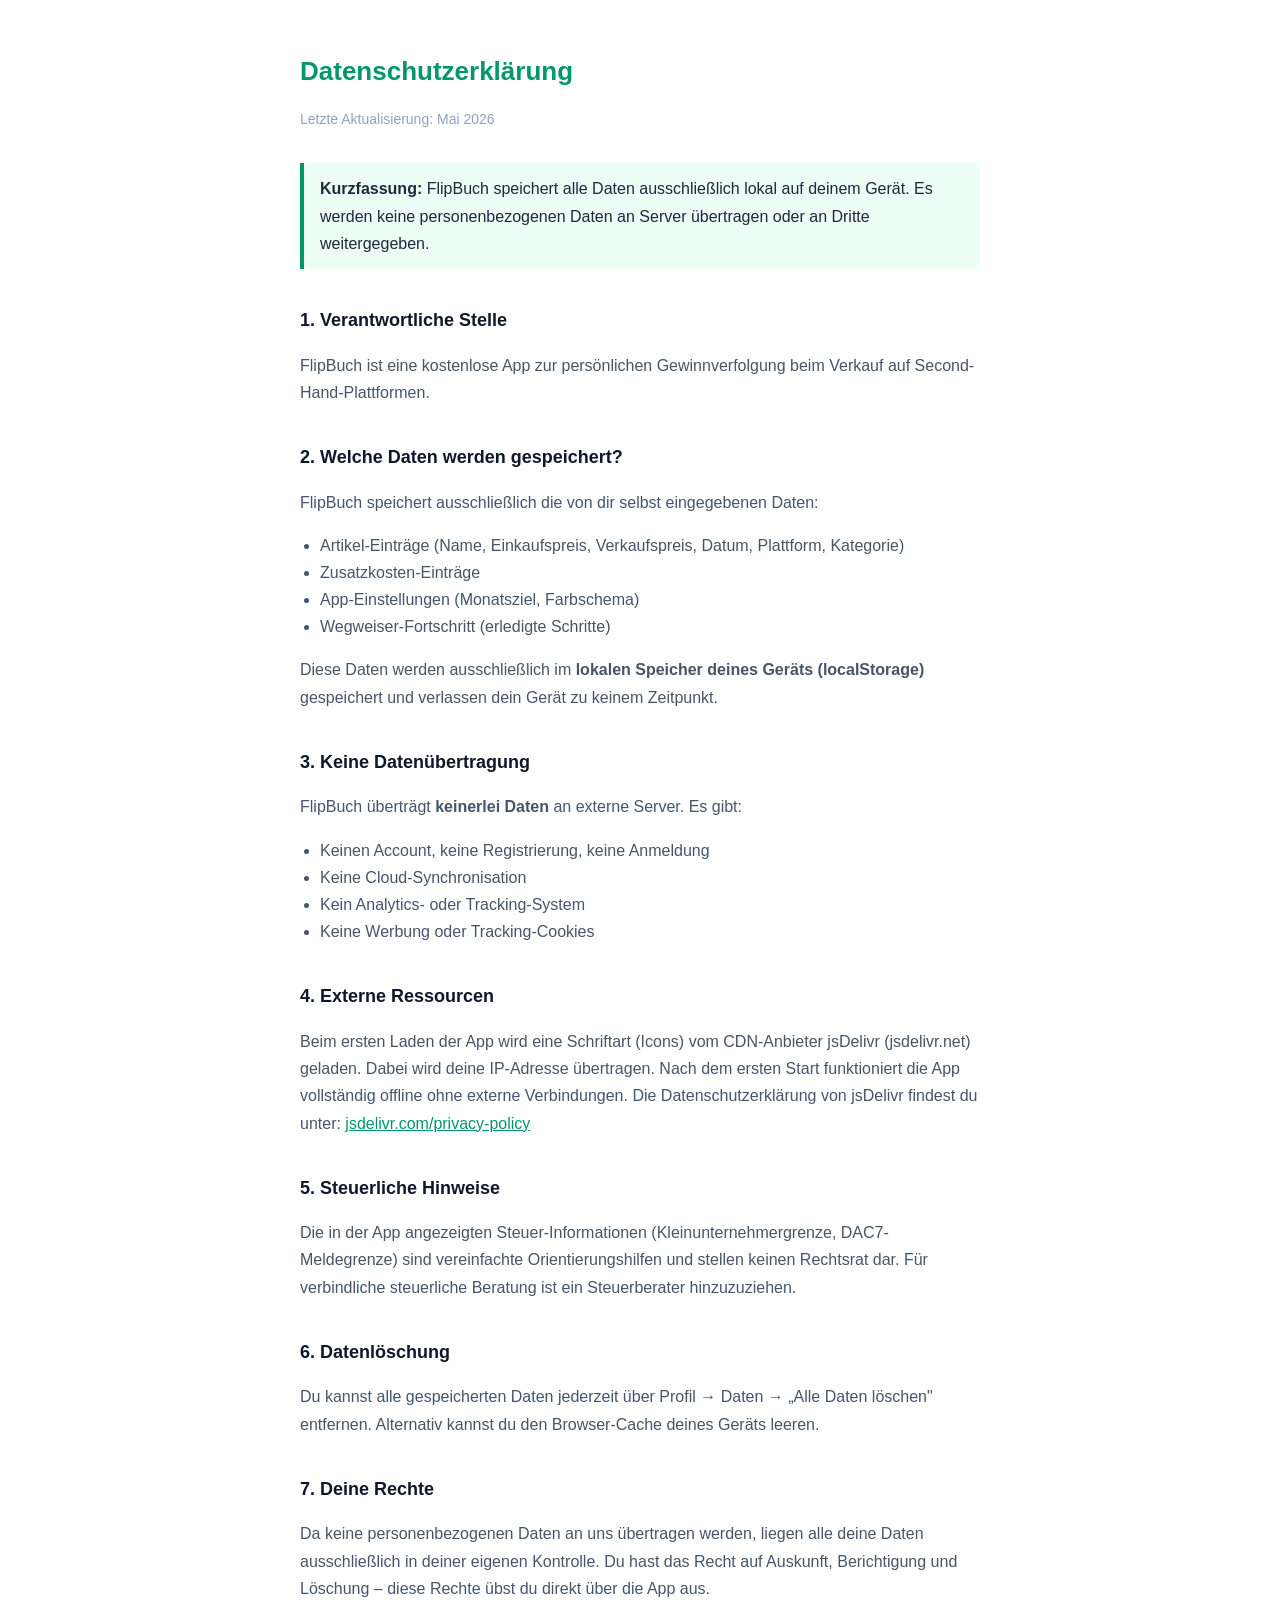
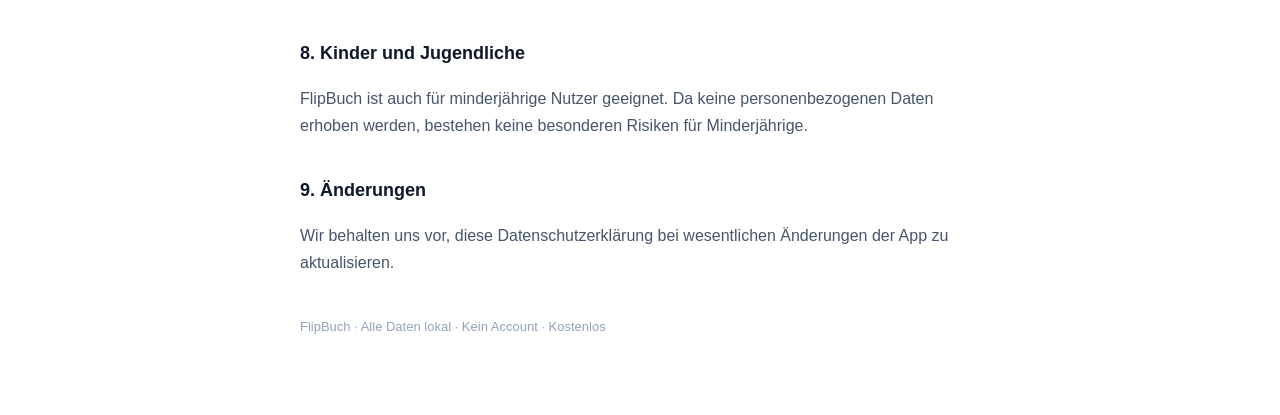
==== privacy.html @ 3c7815e5 "Launch FlipBuch v1.1 — Vinted profit tracker PWA Complete app with PWA support, offline service work" ====
<!DOCTYPE html>
<html lang="de">
<head>
<meta charset="UTF-8">
<meta name="viewport" content="width=device-width, initial-scale=1.0">
<title>Datenschutzerklärung – FlipBuch</title>
<style>
  body{font-family:-apple-system,BlinkMacSystemFont,"Segoe UI",sans-serif;max-width:680px;margin:0 auto;padding:32px 20px 64px;color:#1e293b;line-height:1.7;font-size:16px}
  h1{font-size:26px;font-weight:700;margin-bottom:6px;color:#059669}
  h2{font-size:18px;font-weight:600;margin-top:36px;color:#0f172a}
  p,li{color:#475569}
  a{color:#059669}
  .updated{font-size:14px;color:#94a3b8;margin-bottom:32px}
  ul{padding-left:20px}
  .highlight{background:#ecfdf5;border-left:4px solid #059669;padding:12px 16px;border-radius:0 8px 8px 0;margin:20px 0}
</style>
</head>
<body>
<h1>Datenschutzerklärung</h1>
<p class="updated">Letzte Aktualisierung: Mai 2026</p>

<div class="highlight">
  <strong>Kurzfassung:</strong> FlipBuch speichert alle Daten ausschließlich lokal auf deinem Gerät. Es werden keine personenbezogenen Daten an Server übertragen oder an Dritte weitergegeben.
</div>

<h2>1. Verantwortliche Stelle</h2>
<p>FlipBuch ist eine kostenlose App zur persönlichen Gewinnverfolgung beim Verkauf auf Second-Hand-Plattformen.</p>

<h2>2. Welche Daten werden gespeichert?</h2>
<p>FlipBuch speichert ausschließlich die von dir selbst eingegebenen Daten:</p>
<ul>
  <li>Artikel-Einträge (Name, Einkaufspreis, Verkaufspreis, Datum, Plattform, Kategorie)</li>
  <li>Zusatzkosten-Einträge</li>
  <li>App-Einstellungen (Monatsziel, Farbschema)</li>
  <li>Wegweiser-Fortschritt (erledigte Schritte)</li>
</ul>
<p>Diese Daten werden ausschließlich im <strong>lokalen Speicher deines Geräts (localStorage)</strong> gespeichert und verlassen dein Gerät zu keinem Zeitpunkt.</p>

<h2>3. Keine Datenübertragung</h2>
<p>FlipBuch überträgt <strong>keinerlei Daten</strong> an externe Server. Es gibt:</p>
<ul>
  <li>Keinen Account, keine Registrierung, keine Anmeldung</li>
  <li>Keine Cloud-Synchronisation</li>
  <li>Kein Analytics- oder Tracking-System</li>
  <li>Keine Werbung oder Tracking-Cookies</li>
</ul>

<h2>4. Externe Ressourcen</h2>
<p>Beim ersten Laden der App wird eine Schriftart (Icons) vom CDN-Anbieter jsDelivr (jsdelivr.net) geladen. Dabei wird deine IP-Adresse übertragen. Nach dem ersten Start funktioniert die App vollständig offline ohne externe Verbindungen. Die Datenschutzerklärung von jsDelivr findest du unter: <a href="https://www.jsdelivr.com/privacy-policy-jsdelivr-net" target="_blank">jsdelivr.com/privacy-policy</a></p>

<h2>5. Steuerliche Hinweise</h2>
<p>Die in der App angezeigten Steuer-Informationen (Kleinunternehmergrenze, DAC7-Meldegrenze) sind vereinfachte Orientierungshilfen und stellen keinen Rechtsrat dar. Für verbindliche steuerliche Beratung ist ein Steuerberater hinzuzuziehen.</p>

<h2>6. Datenlöschung</h2>
<p>Du kannst alle gespeicherten Daten jederzeit über Profil → Daten → „Alle Daten löschen" entfernen. Alternativ kannst du den Browser-Cache deines Geräts leeren.</p>

<h2>7. Deine Rechte</h2>
<p>Da keine personenbezogenen Daten an uns übertragen werden, liegen alle deine Daten ausschließlich in deiner eigenen Kontrolle. Du hast das Recht auf Auskunft, Berichtigung und Löschung – diese Rechte übst du direkt über die App aus.</p>

<h2>8. Kinder und Jugendliche</h2>
<p>FlipBuch ist auch für minderjährige Nutzer geeignet. Da keine personenbezogenen Daten erhoben werden, bestehen keine besonderen Risiken für Minderjährige.</p>

<h2>9. Änderungen</h2>
<p>Wir behalten uns vor, diese Datenschutzerklärung bei wesentlichen Änderungen der App zu aktualisieren.</p>

<p style="margin-top:40px;font-size:13px;color:#94a3b8">FlipBuch · Alle Daten lokal · Kein Account · Kostenlos</p>
</body>
</html>
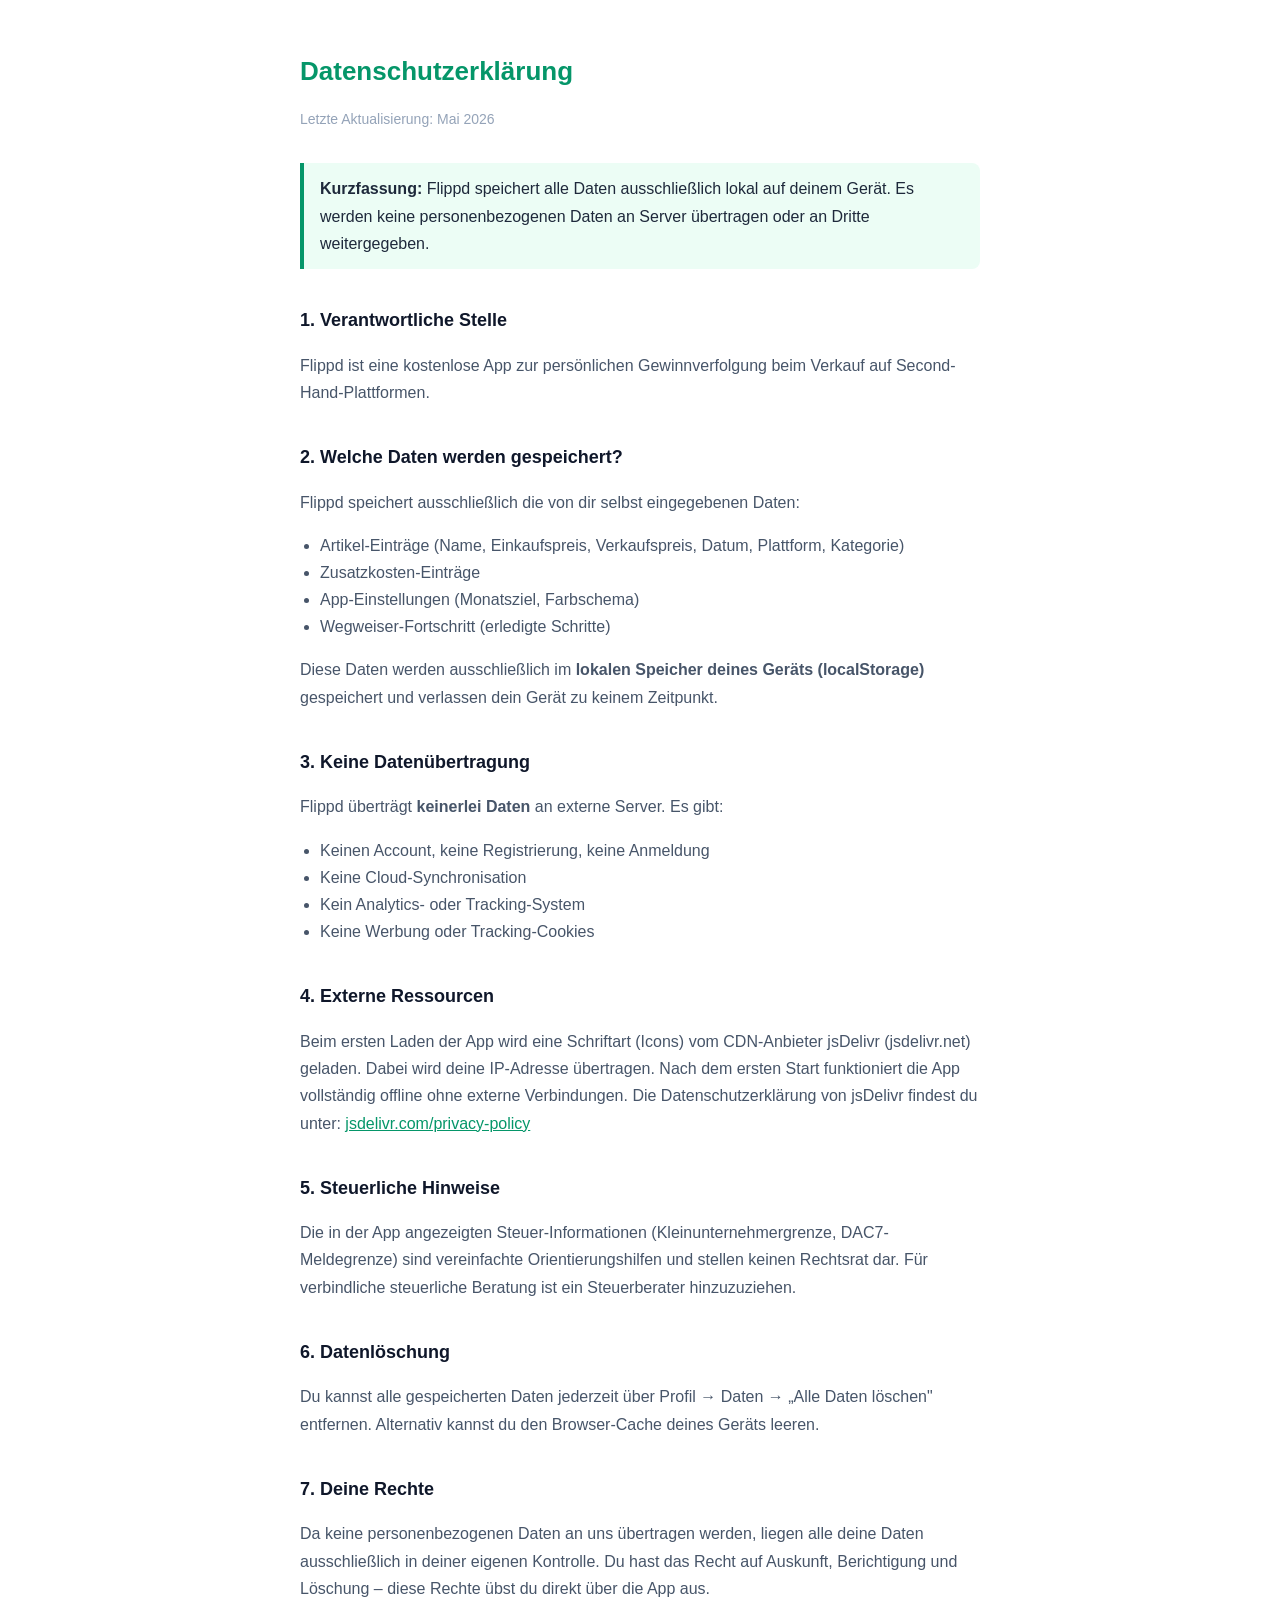
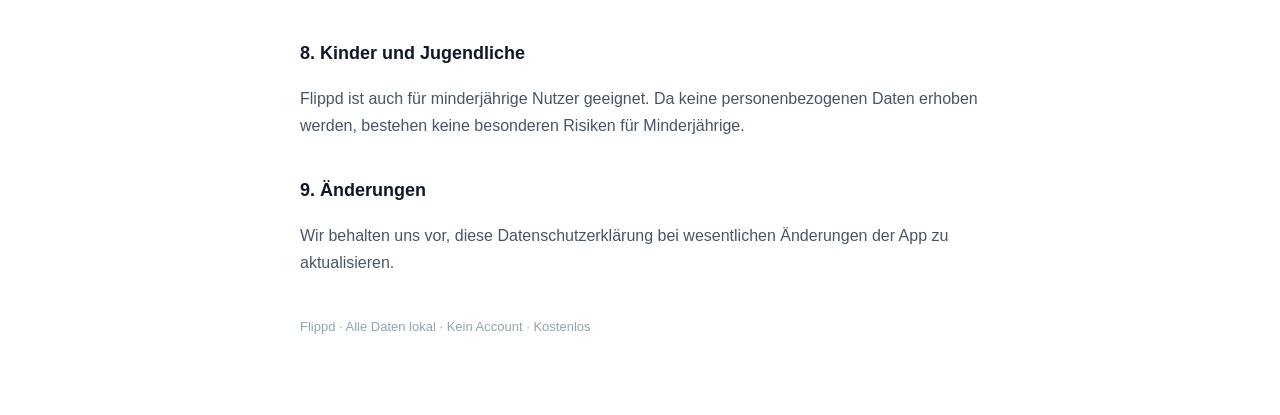
==== commit a5b090ab: "Rename app from FlipBuch to Flippd Update all references across HTML, manifest, service worker and p" ====
--- a/privacy.html
+++ b/privacy.html
@@ -3,7 +3,7 @@
 <head>
 <meta charset="UTF-8">
 <meta name="viewport" content="width=device-width, initial-scale=1.0">
-<title>Datenschutzerklärung – FlipBuch</title>
+<title>Datenschutzerklärung – Flippd</title>
 <style>
   body{font-family:-apple-system,BlinkMacSystemFont,"Segoe UI",sans-serif;max-width:680px;margin:0 auto;padding:32px 20px 64px;color:#1e293b;line-height:1.7;font-size:16px}
   h1{font-size:26px;font-weight:700;margin-bottom:6px;color:#059669}
@@ -20,14 +20,14 @@
 <p class="updated">Letzte Aktualisierung: Mai 2026</p>
 
 <div class="highlight">
-  <strong>Kurzfassung:</strong> FlipBuch speichert alle Daten ausschließlich lokal auf deinem Gerät. Es werden keine personenbezogenen Daten an Server übertragen oder an Dritte weitergegeben.
+  <strong>Kurzfassung:</strong> Flippd speichert alle Daten ausschließlich lokal auf deinem Gerät. Es werden keine personenbezogenen Daten an Server übertragen oder an Dritte weitergegeben.
 </div>
 
 <h2>1. Verantwortliche Stelle</h2>
-<p>FlipBuch ist eine kostenlose App zur persönlichen Gewinnverfolgung beim Verkauf auf Second-Hand-Plattformen.</p>
+<p>Flippd ist eine kostenlose App zur persönlichen Gewinnverfolgung beim Verkauf auf Second-Hand-Plattformen.</p>
 
 <h2>2. Welche Daten werden gespeichert?</h2>
-<p>FlipBuch speichert ausschließlich die von dir selbst eingegebenen Daten:</p>
+<p>Flippd speichert ausschließlich die von dir selbst eingegebenen Daten:</p>
 <ul>
   <li>Artikel-Einträge (Name, Einkaufspreis, Verkaufspreis, Datum, Plattform, Kategorie)</li>
   <li>Zusatzkosten-Einträge</li>
@@ -37,7 +37,7 @@
 <p>Diese Daten werden ausschließlich im <strong>lokalen Speicher deines Geräts (localStorage)</strong> gespeichert und verlassen dein Gerät zu keinem Zeitpunkt.</p>
 
 <h2>3. Keine Datenübertragung</h2>
-<p>FlipBuch überträgt <strong>keinerlei Daten</strong> an externe Server. Es gibt:</p>
+<p>Flippd überträgt <strong>keinerlei Daten</strong> an externe Server. Es gibt:</p>
 <ul>
   <li>Keinen Account, keine Registrierung, keine Anmeldung</li>
   <li>Keine Cloud-Synchronisation</li>
@@ -58,11 +58,11 @@
 <p>Da keine personenbezogenen Daten an uns übertragen werden, liegen alle deine Daten ausschließlich in deiner eigenen Kontrolle. Du hast das Recht auf Auskunft, Berichtigung und Löschung – diese Rechte übst du direkt über die App aus.</p>
 
 <h2>8. Kinder und Jugendliche</h2>
-<p>FlipBuch ist auch für minderjährige Nutzer geeignet. Da keine personenbezogenen Daten erhoben werden, bestehen keine besonderen Risiken für Minderjährige.</p>
+<p>Flippd ist auch für minderjährige Nutzer geeignet. Da keine personenbezogenen Daten erhoben werden, bestehen keine besonderen Risiken für Minderjährige.</p>
 
 <h2>9. Änderungen</h2>
 <p>Wir behalten uns vor, diese Datenschutzerklärung bei wesentlichen Änderungen der App zu aktualisieren.</p>
 
-<p style="margin-top:40px;font-size:13px;color:#94a3b8">FlipBuch · Alle Daten lokal · Kein Account · Kostenlos</p>
+<p style="margin-top:40px;font-size:13px;color:#94a3b8">Flippd · Alle Daten lokal · Kein Account · Kostenlos</p>
 </body>
 </html>
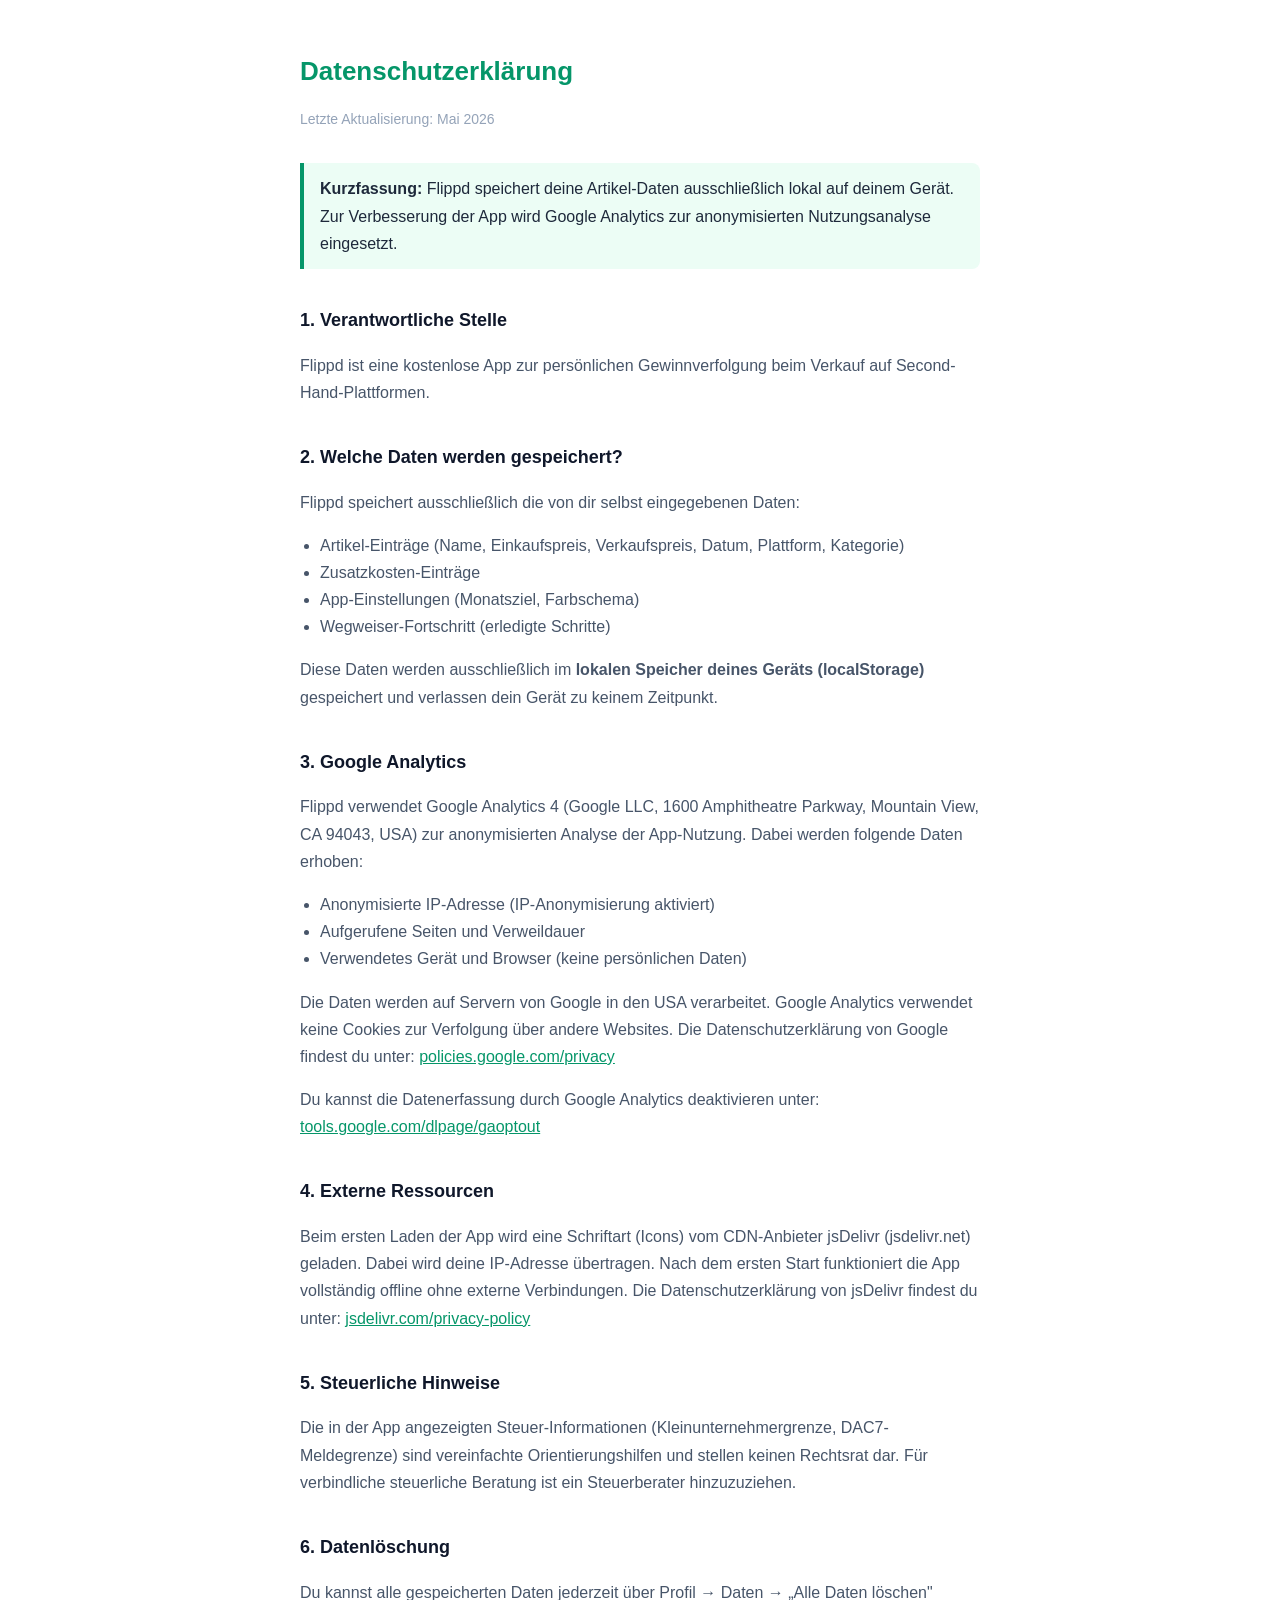
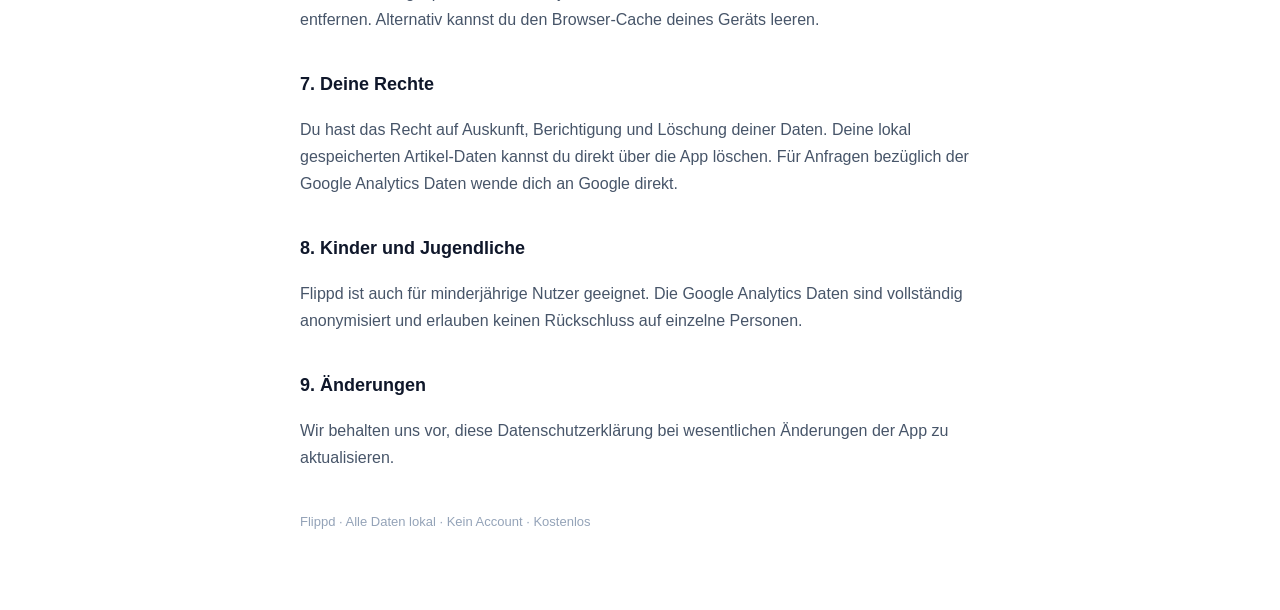
==== commit 8b8f047e: "Add Google Analytics (G-CS89Y6C06F), update privacy policy" ====
--- a/privacy.html
+++ b/privacy.html
@@ -20,7 +20,7 @@
 <p class="updated">Letzte Aktualisierung: Mai 2026</p>
 
 <div class="highlight">
-  <strong>Kurzfassung:</strong> Flippd speichert alle Daten ausschließlich lokal auf deinem Gerät. Es werden keine personenbezogenen Daten an Server übertragen oder an Dritte weitergegeben.
+  <strong>Kurzfassung:</strong> Flippd speichert deine Artikel-Daten ausschließlich lokal auf deinem Gerät. Zur Verbesserung der App wird Google Analytics zur anonymisierten Nutzungsanalyse eingesetzt.
 </div>
 
 <h2>1. Verantwortliche Stelle</h2>
@@ -36,14 +36,15 @@
 </ul>
 <p>Diese Daten werden ausschließlich im <strong>lokalen Speicher deines Geräts (localStorage)</strong> gespeichert und verlassen dein Gerät zu keinem Zeitpunkt.</p>
 
-<h2>3. Keine Datenübertragung</h2>
-<p>Flippd überträgt <strong>keinerlei Daten</strong> an externe Server. Es gibt:</p>
+<h2>3. Google Analytics</h2>
+<p>Flippd verwendet Google Analytics 4 (Google LLC, 1600 Amphitheatre Parkway, Mountain View, CA 94043, USA) zur anonymisierten Analyse der App-Nutzung. Dabei werden folgende Daten erhoben:</p>
 <ul>
-  <li>Keinen Account, keine Registrierung, keine Anmeldung</li>
-  <li>Keine Cloud-Synchronisation</li>
-  <li>Kein Analytics- oder Tracking-System</li>
-  <li>Keine Werbung oder Tracking-Cookies</li>
+  <li>Anonymisierte IP-Adresse (IP-Anonymisierung aktiviert)</li>
+  <li>Aufgerufene Seiten und Verweildauer</li>
+  <li>Verwendetes Gerät und Browser (keine persönlichen Daten)</li>
 </ul>
+<p>Die Daten werden auf Servern von Google in den USA verarbeitet. Google Analytics verwendet keine Cookies zur Verfolgung über andere Websites. Die Datenschutzerklärung von Google findest du unter: <a href="https://policies.google.com/privacy" target="_blank">policies.google.com/privacy</a></p>
+<p>Du kannst die Datenerfassung durch Google Analytics deaktivieren unter: <a href="https://tools.google.com/dlpage/gaoptout" target="_blank">tools.google.com/dlpage/gaoptout</a></p>
 
 <h2>4. Externe Ressourcen</h2>
 <p>Beim ersten Laden der App wird eine Schriftart (Icons) vom CDN-Anbieter jsDelivr (jsdelivr.net) geladen. Dabei wird deine IP-Adresse übertragen. Nach dem ersten Start funktioniert die App vollständig offline ohne externe Verbindungen. Die Datenschutzerklärung von jsDelivr findest du unter: <a href="https://www.jsdelivr.com/privacy-policy-jsdelivr-net" target="_blank">jsdelivr.com/privacy-policy</a></p>
@@ -55,10 +56,10 @@
 <p>Du kannst alle gespeicherten Daten jederzeit über Profil → Daten → „Alle Daten löschen" entfernen. Alternativ kannst du den Browser-Cache deines Geräts leeren.</p>
 
 <h2>7. Deine Rechte</h2>
-<p>Da keine personenbezogenen Daten an uns übertragen werden, liegen alle deine Daten ausschließlich in deiner eigenen Kontrolle. Du hast das Recht auf Auskunft, Berichtigung und Löschung – diese Rechte übst du direkt über die App aus.</p>
+<p>Du hast das Recht auf Auskunft, Berichtigung und Löschung deiner Daten. Deine lokal gespeicherten Artikel-Daten kannst du direkt über die App löschen. Für Anfragen bezüglich der Google Analytics Daten wende dich an Google direkt.</p>
 
 <h2>8. Kinder und Jugendliche</h2>
-<p>Flippd ist auch für minderjährige Nutzer geeignet. Da keine personenbezogenen Daten erhoben werden, bestehen keine besonderen Risiken für Minderjährige.</p>
+<p>Flippd ist auch für minderjährige Nutzer geeignet. Die Google Analytics Daten sind vollständig anonymisiert und erlauben keinen Rückschluss auf einzelne Personen.</p>
 
 <h2>9. Änderungen</h2>
 <p>Wir behalten uns vor, diese Datenschutzerklärung bei wesentlichen Änderungen der App zu aktualisieren.</p>
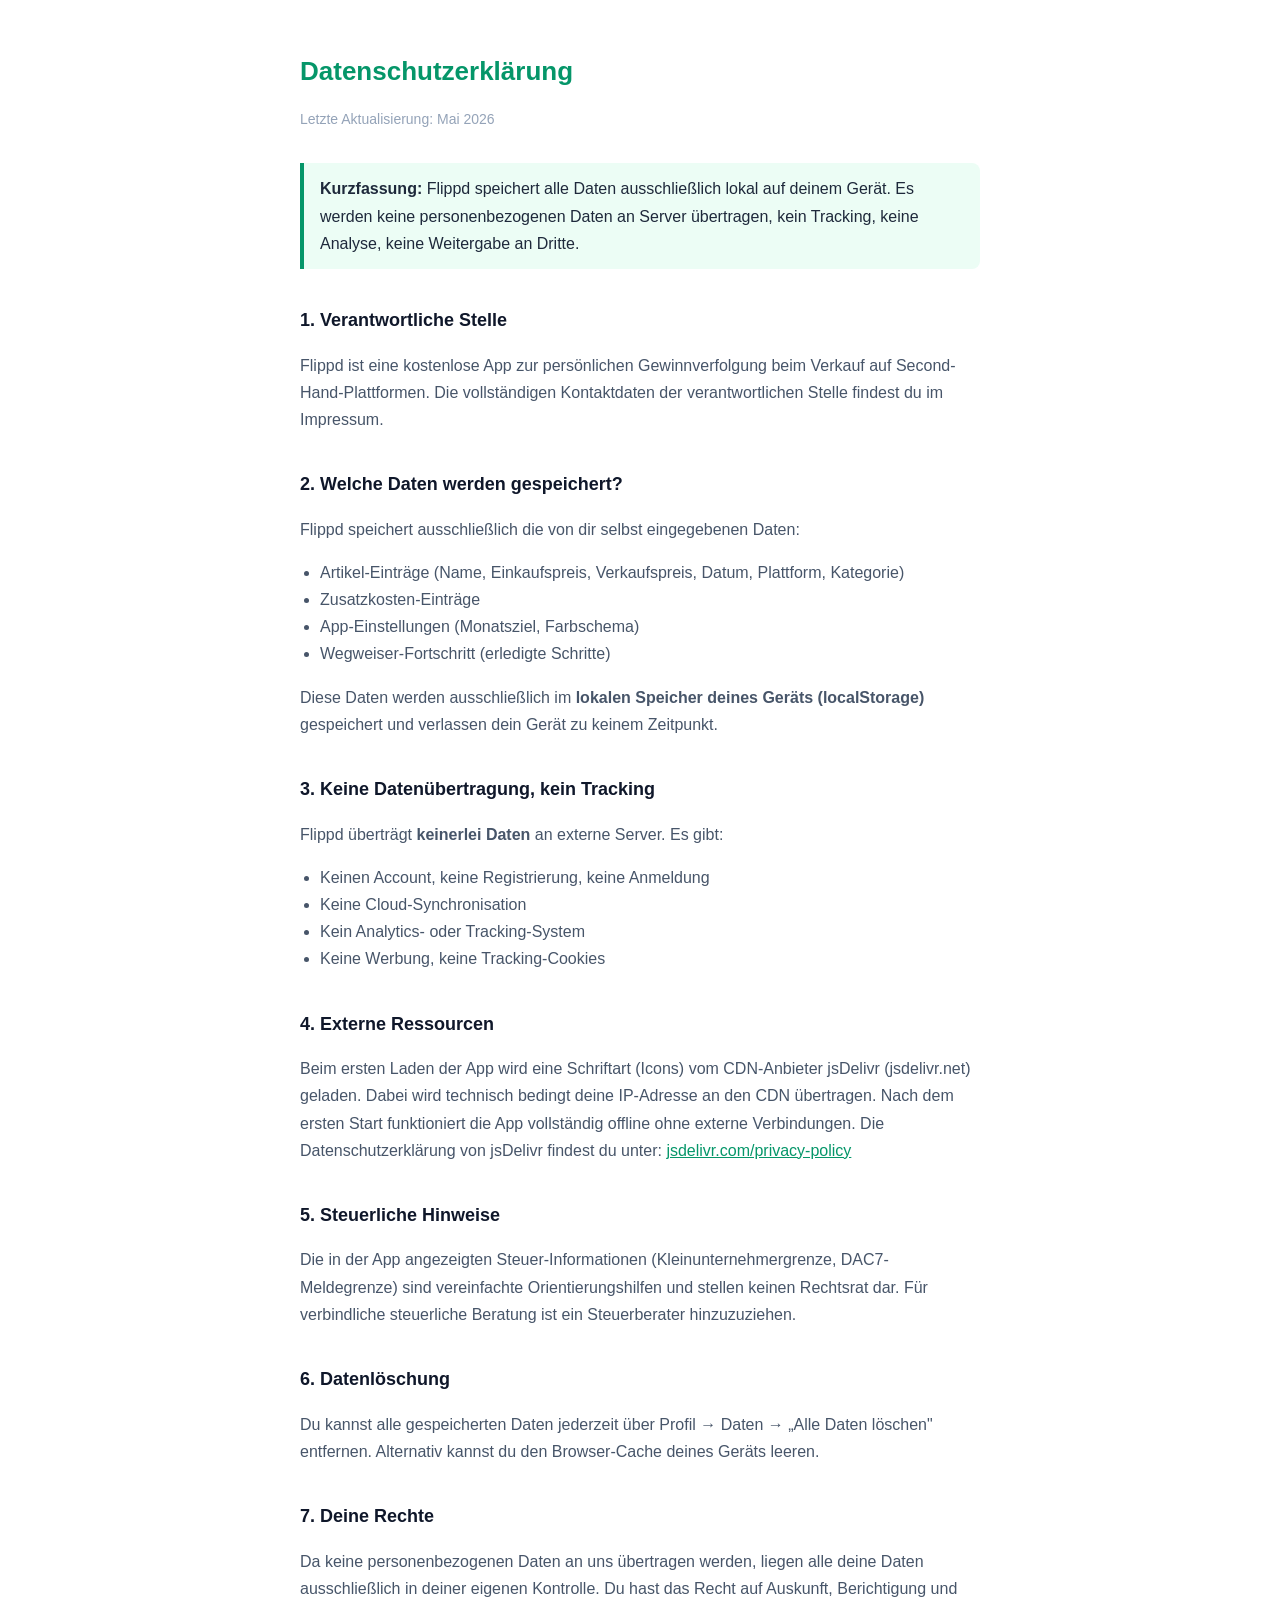
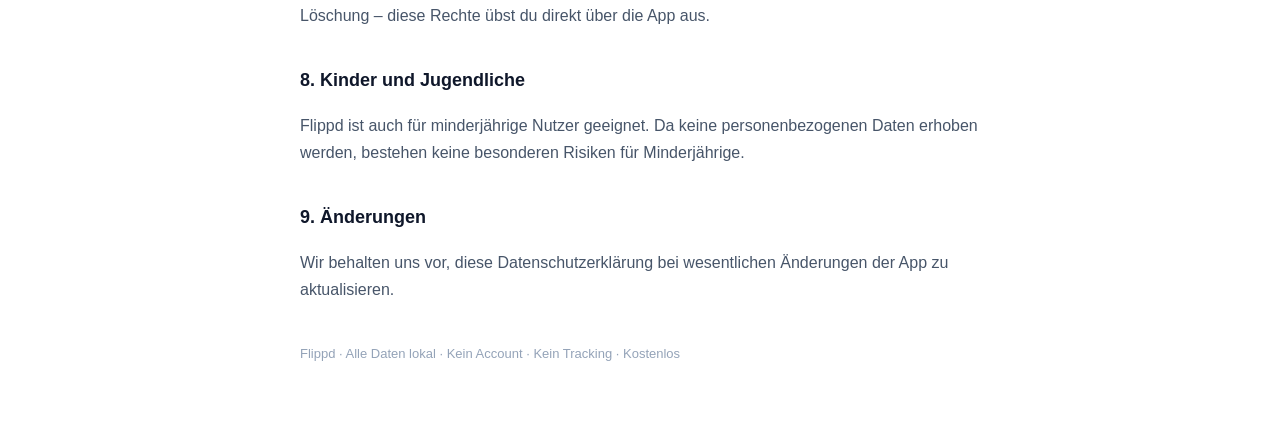
==== commit efee65d5: "Remove Google Analytics: no consent banner needed, privacy-first, stricter CSP" ====
--- a/privacy.html
+++ b/privacy.html
@@ -20,11 +20,11 @@
 <p class="updated">Letzte Aktualisierung: Mai 2026</p>
 
 <div class="highlight">
-  <strong>Kurzfassung:</strong> Flippd speichert deine Artikel-Daten ausschließlich lokal auf deinem Gerät. Zur Verbesserung der App wird Google Analytics zur anonymisierten Nutzungsanalyse eingesetzt.
+  <strong>Kurzfassung:</strong> Flippd speichert alle Daten ausschließlich lokal auf deinem Gerät. Es werden keine personenbezogenen Daten an Server übertragen, kein Tracking, keine Analyse, keine Weitergabe an Dritte.
 </div>
 
 <h2>1. Verantwortliche Stelle</h2>
-<p>Flippd ist eine kostenlose App zur persönlichen Gewinnverfolgung beim Verkauf auf Second-Hand-Plattformen.</p>
+<p>Flippd ist eine kostenlose App zur persönlichen Gewinnverfolgung beim Verkauf auf Second-Hand-Plattformen. Die vollständigen Kontaktdaten der verantwortlichen Stelle findest du im Impressum.</p>
 
 <h2>2. Welche Daten werden gespeichert?</h2>
 <p>Flippd speichert ausschließlich die von dir selbst eingegebenen Daten:</p>
@@ -36,18 +36,17 @@
 </ul>
 <p>Diese Daten werden ausschließlich im <strong>lokalen Speicher deines Geräts (localStorage)</strong> gespeichert und verlassen dein Gerät zu keinem Zeitpunkt.</p>
 
-<h2>3. Google Analytics</h2>
-<p>Flippd verwendet Google Analytics 4 (Google LLC, 1600 Amphitheatre Parkway, Mountain View, CA 94043, USA) zur anonymisierten Analyse der App-Nutzung. Dabei werden folgende Daten erhoben:</p>
+<h2>3. Keine Datenübertragung, kein Tracking</h2>
+<p>Flippd überträgt <strong>keinerlei Daten</strong> an externe Server. Es gibt:</p>
 <ul>
-  <li>Anonymisierte IP-Adresse (IP-Anonymisierung aktiviert)</li>
-  <li>Aufgerufene Seiten und Verweildauer</li>
-  <li>Verwendetes Gerät und Browser (keine persönlichen Daten)</li>
+  <li>Keinen Account, keine Registrierung, keine Anmeldung</li>
+  <li>Keine Cloud-Synchronisation</li>
+  <li>Kein Analytics- oder Tracking-System</li>
+  <li>Keine Werbung, keine Tracking-Cookies</li>
 </ul>
-<p>Die Daten werden auf Servern von Google in den USA verarbeitet. Google Analytics verwendet keine Cookies zur Verfolgung über andere Websites. Die Datenschutzerklärung von Google findest du unter: <a href="https://policies.google.com/privacy" target="_blank">policies.google.com/privacy</a></p>
-<p>Du kannst die Datenerfassung durch Google Analytics deaktivieren unter: <a href="https://tools.google.com/dlpage/gaoptout" target="_blank">tools.google.com/dlpage/gaoptout</a></p>
 
 <h2>4. Externe Ressourcen</h2>
-<p>Beim ersten Laden der App wird eine Schriftart (Icons) vom CDN-Anbieter jsDelivr (jsdelivr.net) geladen. Dabei wird deine IP-Adresse übertragen. Nach dem ersten Start funktioniert die App vollständig offline ohne externe Verbindungen. Die Datenschutzerklärung von jsDelivr findest du unter: <a href="https://www.jsdelivr.com/privacy-policy-jsdelivr-net" target="_blank">jsdelivr.com/privacy-policy</a></p>
+<p>Beim ersten Laden der App wird eine Schriftart (Icons) vom CDN-Anbieter jsDelivr (jsdelivr.net) geladen. Dabei wird technisch bedingt deine IP-Adresse an den CDN übertragen. Nach dem ersten Start funktioniert die App vollständig offline ohne externe Verbindungen. Die Datenschutzerklärung von jsDelivr findest du unter: <a href="https://www.jsdelivr.com/privacy-policy-jsdelivr-net" target="_blank" rel="noopener">jsdelivr.com/privacy-policy</a></p>
 
 <h2>5. Steuerliche Hinweise</h2>
 <p>Die in der App angezeigten Steuer-Informationen (Kleinunternehmergrenze, DAC7-Meldegrenze) sind vereinfachte Orientierungshilfen und stellen keinen Rechtsrat dar. Für verbindliche steuerliche Beratung ist ein Steuerberater hinzuzuziehen.</p>
@@ -56,14 +55,14 @@
 <p>Du kannst alle gespeicherten Daten jederzeit über Profil → Daten → „Alle Daten löschen" entfernen. Alternativ kannst du den Browser-Cache deines Geräts leeren.</p>
 
 <h2>7. Deine Rechte</h2>
-<p>Du hast das Recht auf Auskunft, Berichtigung und Löschung deiner Daten. Deine lokal gespeicherten Artikel-Daten kannst du direkt über die App löschen. Für Anfragen bezüglich der Google Analytics Daten wende dich an Google direkt.</p>
+<p>Da keine personenbezogenen Daten an uns übertragen werden, liegen alle deine Daten ausschließlich in deiner eigenen Kontrolle. Du hast das Recht auf Auskunft, Berichtigung und Löschung – diese Rechte übst du direkt über die App aus.</p>
 
 <h2>8. Kinder und Jugendliche</h2>
-<p>Flippd ist auch für minderjährige Nutzer geeignet. Die Google Analytics Daten sind vollständig anonymisiert und erlauben keinen Rückschluss auf einzelne Personen.</p>
+<p>Flippd ist auch für minderjährige Nutzer geeignet. Da keine personenbezogenen Daten erhoben werden, bestehen keine besonderen Risiken für Minderjährige.</p>
 
 <h2>9. Änderungen</h2>
 <p>Wir behalten uns vor, diese Datenschutzerklärung bei wesentlichen Änderungen der App zu aktualisieren.</p>
 
-<p style="margin-top:40px;font-size:13px;color:#94a3b8">Flippd · Alle Daten lokal · Kein Account · Kostenlos</p>
+<p style="margin-top:40px;font-size:13px;color:#94a3b8">Flippd · Alle Daten lokal · Kein Account · Kein Tracking · Kostenlos</p>
 </body>
 </html>
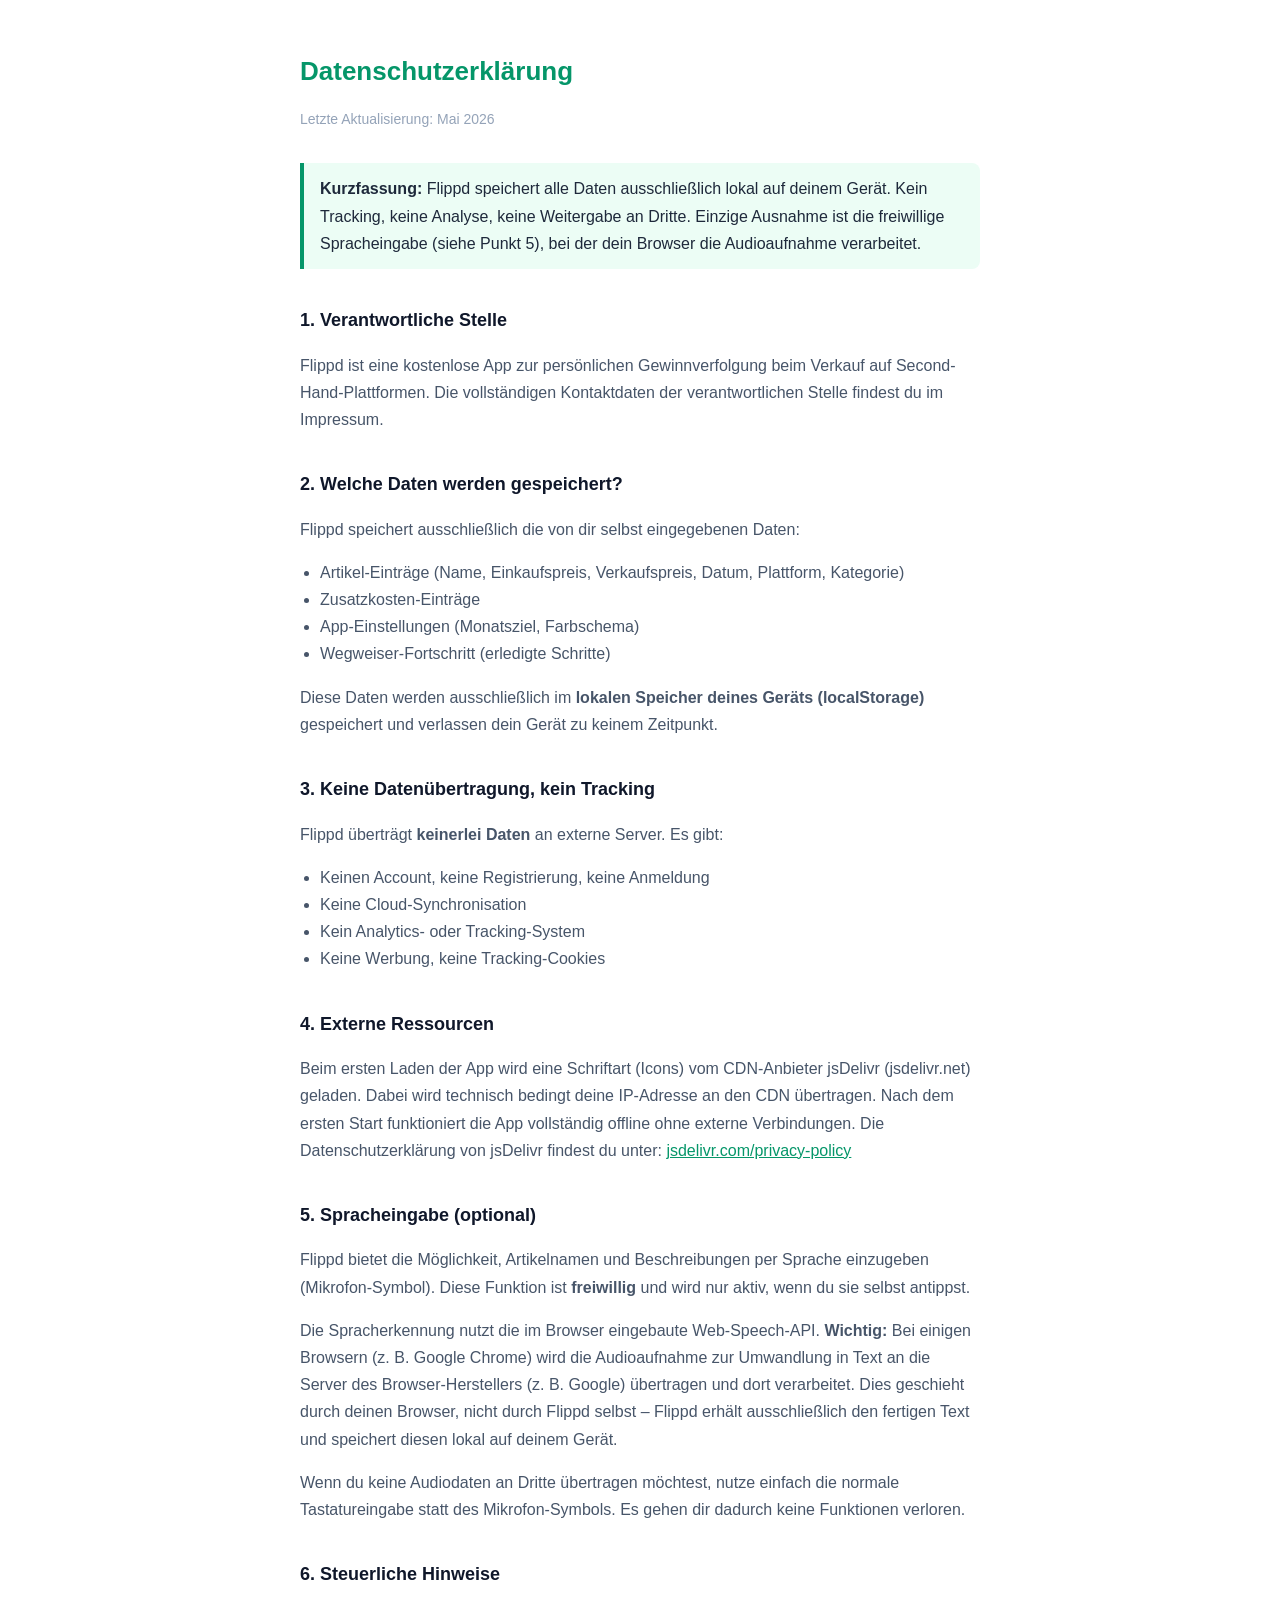
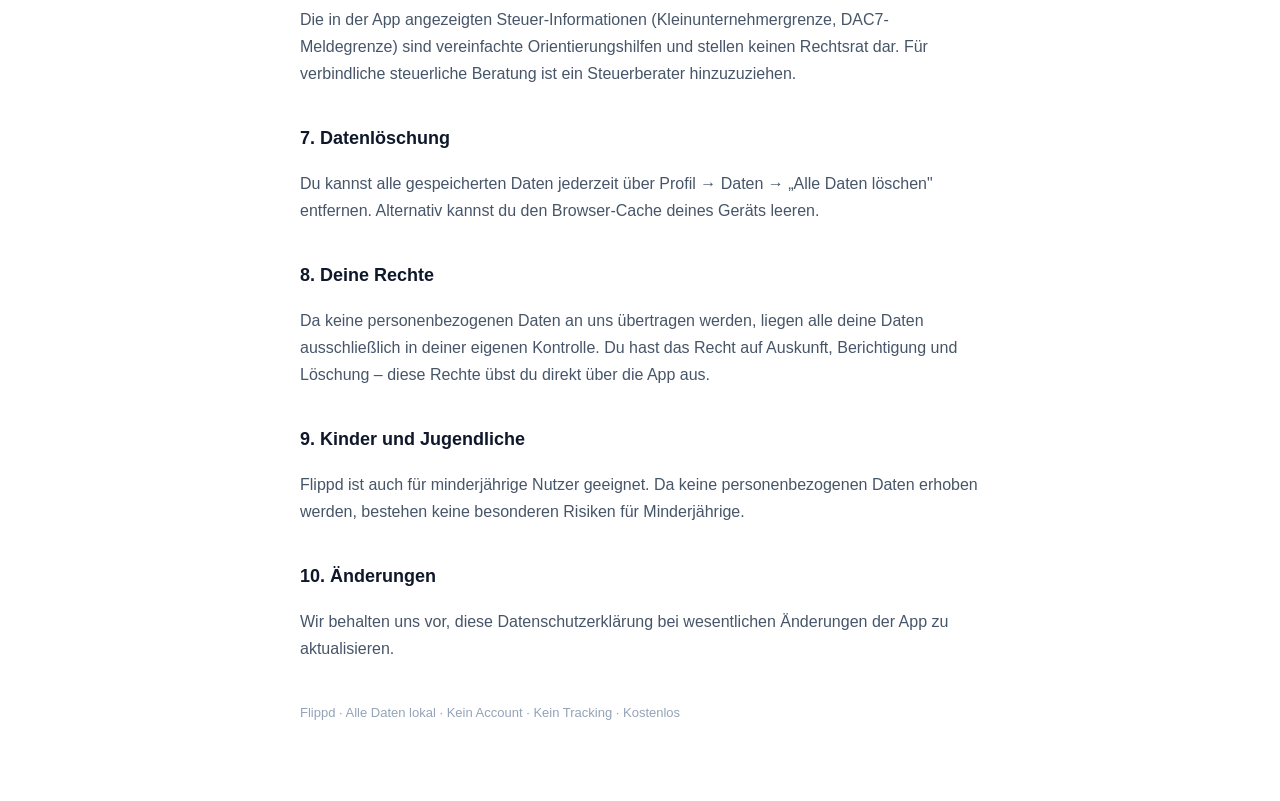
==== commit e4a05594: "Privacy policy: disclose optional voice input (Web Speech API) data processing" ====
--- a/privacy.html
+++ b/privacy.html
@@ -20,7 +20,7 @@
 <p class="updated">Letzte Aktualisierung: Mai 2026</p>
 
 <div class="highlight">
-  <strong>Kurzfassung:</strong> Flippd speichert alle Daten ausschließlich lokal auf deinem Gerät. Es werden keine personenbezogenen Daten an Server übertragen, kein Tracking, keine Analyse, keine Weitergabe an Dritte.
+  <strong>Kurzfassung:</strong> Flippd speichert alle Daten ausschließlich lokal auf deinem Gerät. Kein Tracking, keine Analyse, keine Weitergabe an Dritte. Einzige Ausnahme ist die freiwillige Spracheingabe (siehe Punkt 5), bei der dein Browser die Audioaufnahme verarbeitet.
 </div>
 
 <h2>1. Verantwortliche Stelle</h2>
@@ -48,19 +48,24 @@
 <h2>4. Externe Ressourcen</h2>
 <p>Beim ersten Laden der App wird eine Schriftart (Icons) vom CDN-Anbieter jsDelivr (jsdelivr.net) geladen. Dabei wird technisch bedingt deine IP-Adresse an den CDN übertragen. Nach dem ersten Start funktioniert die App vollständig offline ohne externe Verbindungen. Die Datenschutzerklärung von jsDelivr findest du unter: <a href="https://www.jsdelivr.com/privacy-policy-jsdelivr-net" target="_blank" rel="noopener">jsdelivr.com/privacy-policy</a></p>
 
-<h2>5. Steuerliche Hinweise</h2>
+<h2>5. Spracheingabe (optional)</h2>
+<p>Flippd bietet die Möglichkeit, Artikelnamen und Beschreibungen per Sprache einzugeben (Mikrofon-Symbol). Diese Funktion ist <strong>freiwillig</strong> und wird nur aktiv, wenn du sie selbst antippst.</p>
+<p>Die Spracherkennung nutzt die im Browser eingebaute Web-Speech-API. <strong>Wichtig:</strong> Bei einigen Browsern (z. B. Google Chrome) wird die Audioaufnahme zur Umwandlung in Text an die Server des Browser-Herstellers (z. B. Google) übertragen und dort verarbeitet. Dies geschieht durch deinen Browser, nicht durch Flippd selbst – Flippd erhält ausschließlich den fertigen Text und speichert diesen lokal auf deinem Gerät.</p>
+<p>Wenn du keine Audiodaten an Dritte übertragen möchtest, nutze einfach die normale Tastatureingabe statt des Mikrofon-Symbols. Es gehen dir dadurch keine Funktionen verloren.</p>
+
+<h2>6. Steuerliche Hinweise</h2>
 <p>Die in der App angezeigten Steuer-Informationen (Kleinunternehmergrenze, DAC7-Meldegrenze) sind vereinfachte Orientierungshilfen und stellen keinen Rechtsrat dar. Für verbindliche steuerliche Beratung ist ein Steuerberater hinzuzuziehen.</p>
 
-<h2>6. Datenlöschung</h2>
+<h2>7. Datenlöschung</h2>
 <p>Du kannst alle gespeicherten Daten jederzeit über Profil → Daten → „Alle Daten löschen" entfernen. Alternativ kannst du den Browser-Cache deines Geräts leeren.</p>
 
-<h2>7. Deine Rechte</h2>
+<h2>8. Deine Rechte</h2>
 <p>Da keine personenbezogenen Daten an uns übertragen werden, liegen alle deine Daten ausschließlich in deiner eigenen Kontrolle. Du hast das Recht auf Auskunft, Berichtigung und Löschung – diese Rechte übst du direkt über die App aus.</p>
 
-<h2>8. Kinder und Jugendliche</h2>
+<h2>9. Kinder und Jugendliche</h2>
 <p>Flippd ist auch für minderjährige Nutzer geeignet. Da keine personenbezogenen Daten erhoben werden, bestehen keine besonderen Risiken für Minderjährige.</p>
 
-<h2>9. Änderungen</h2>
+<h2>10. Änderungen</h2>
 <p>Wir behalten uns vor, diese Datenschutzerklärung bei wesentlichen Änderungen der App zu aktualisieren.</p>
 
 <p style="margin-top:40px;font-size:13px;color:#94a3b8">Flippd · Alle Daten lokal · Kein Account · Kein Tracking · Kostenlos</p>
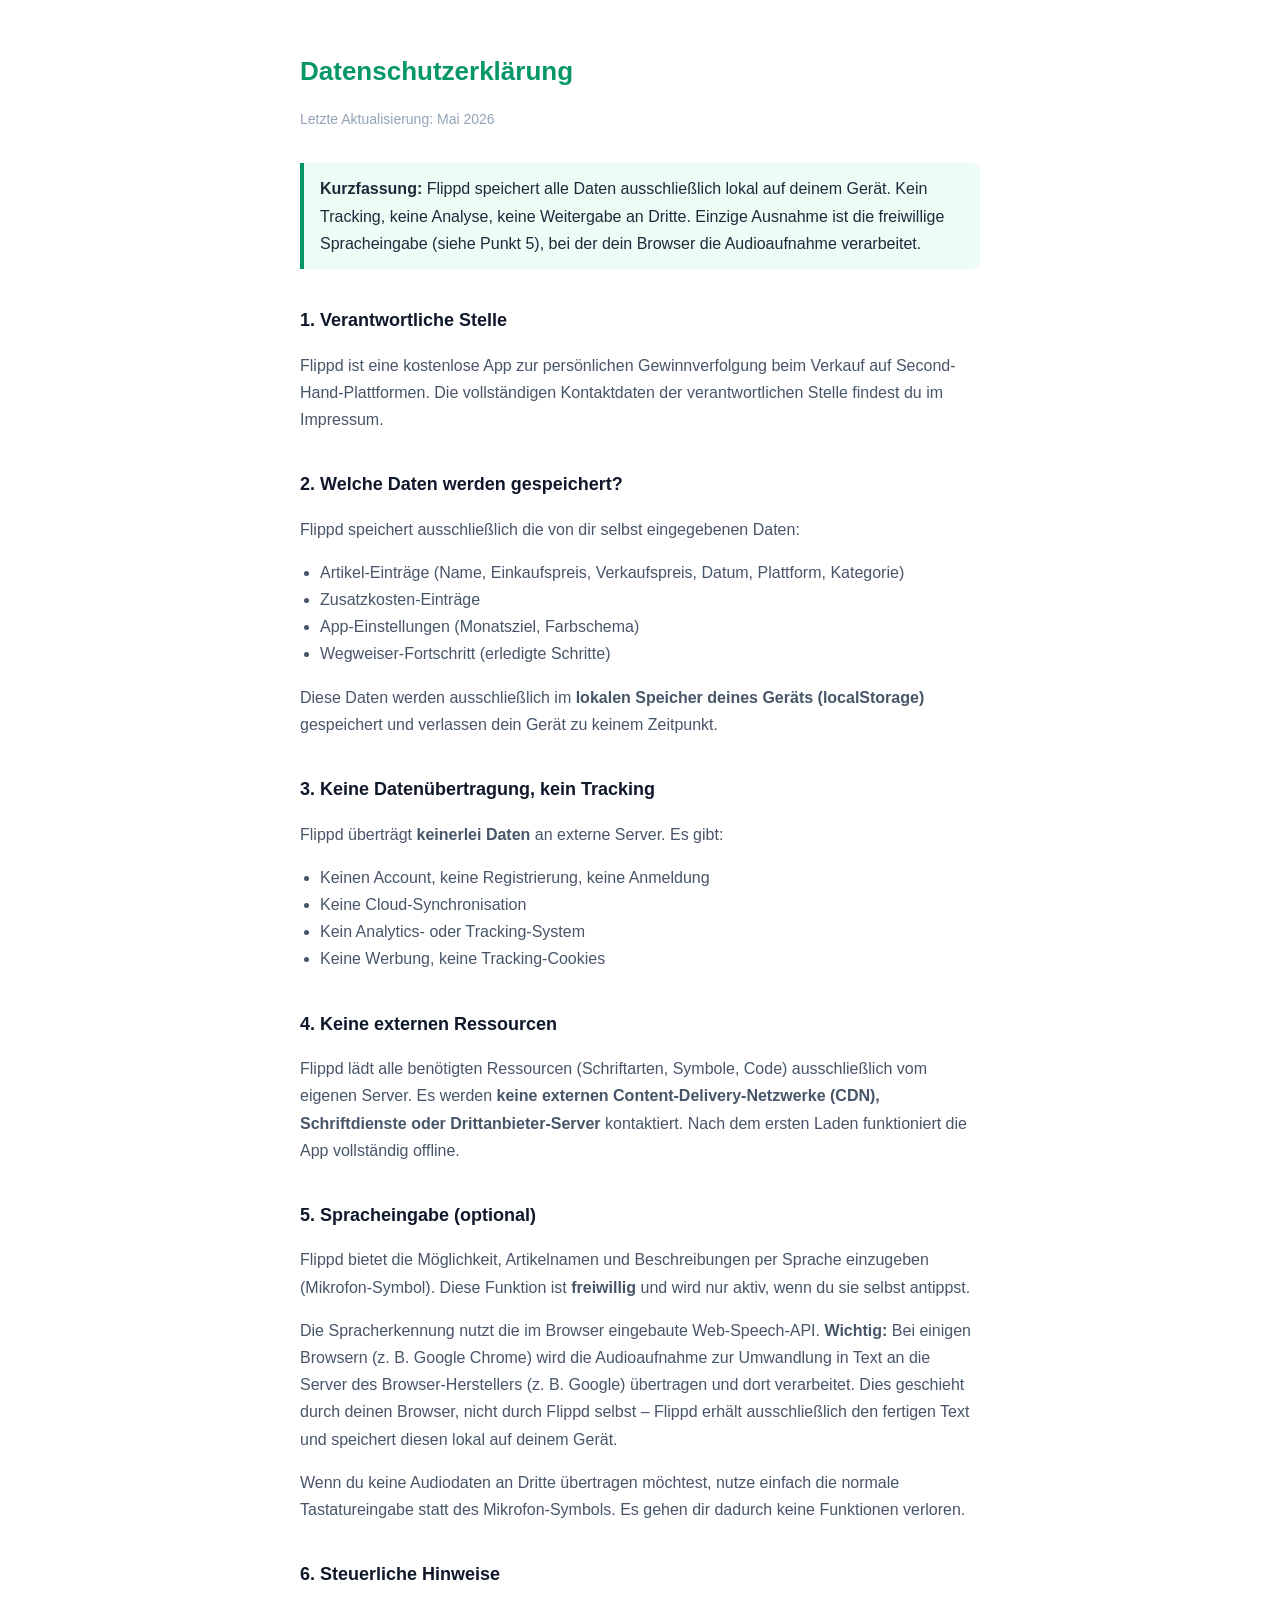
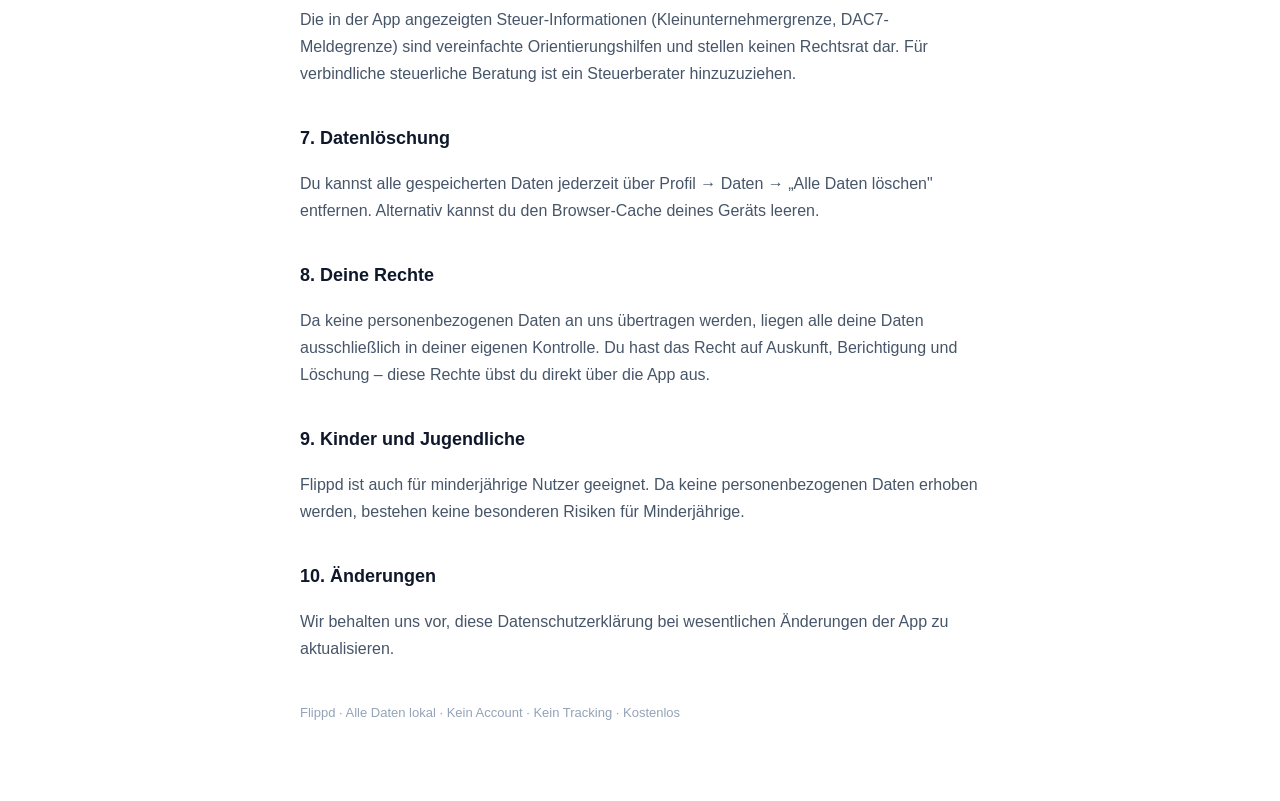
==== commit 2899ba76: "Self-host icon font (subset 857K→8K), fix broken ti-landmark, a11y contrast, meta/favicon — Lighthou" ====
--- a/privacy.html
+++ b/privacy.html
@@ -45,8 +45,8 @@
   <li>Keine Werbung, keine Tracking-Cookies</li>
 </ul>
 
-<h2>4. Externe Ressourcen</h2>
-<p>Beim ersten Laden der App wird eine Schriftart (Icons) vom CDN-Anbieter jsDelivr (jsdelivr.net) geladen. Dabei wird technisch bedingt deine IP-Adresse an den CDN übertragen. Nach dem ersten Start funktioniert die App vollständig offline ohne externe Verbindungen. Die Datenschutzerklärung von jsDelivr findest du unter: <a href="https://www.jsdelivr.com/privacy-policy-jsdelivr-net" target="_blank" rel="noopener">jsdelivr.com/privacy-policy</a></p>
+<h2>4. Keine externen Ressourcen</h2>
+<p>Flippd lädt alle benötigten Ressourcen (Schriftarten, Symbole, Code) ausschließlich vom eigenen Server. Es werden <strong>keine externen Content-Delivery-Netzwerke (CDN), Schriftdienste oder Drittanbieter-Server</strong> kontaktiert. Nach dem ersten Laden funktioniert die App vollständig offline.</p>
 
 <h2>5. Spracheingabe (optional)</h2>
 <p>Flippd bietet die Möglichkeit, Artikelnamen und Beschreibungen per Sprache einzugeben (Mikrofon-Symbol). Diese Funktion ist <strong>freiwillig</strong> und wird nur aktiv, wenn du sie selbst antippst.</p>
